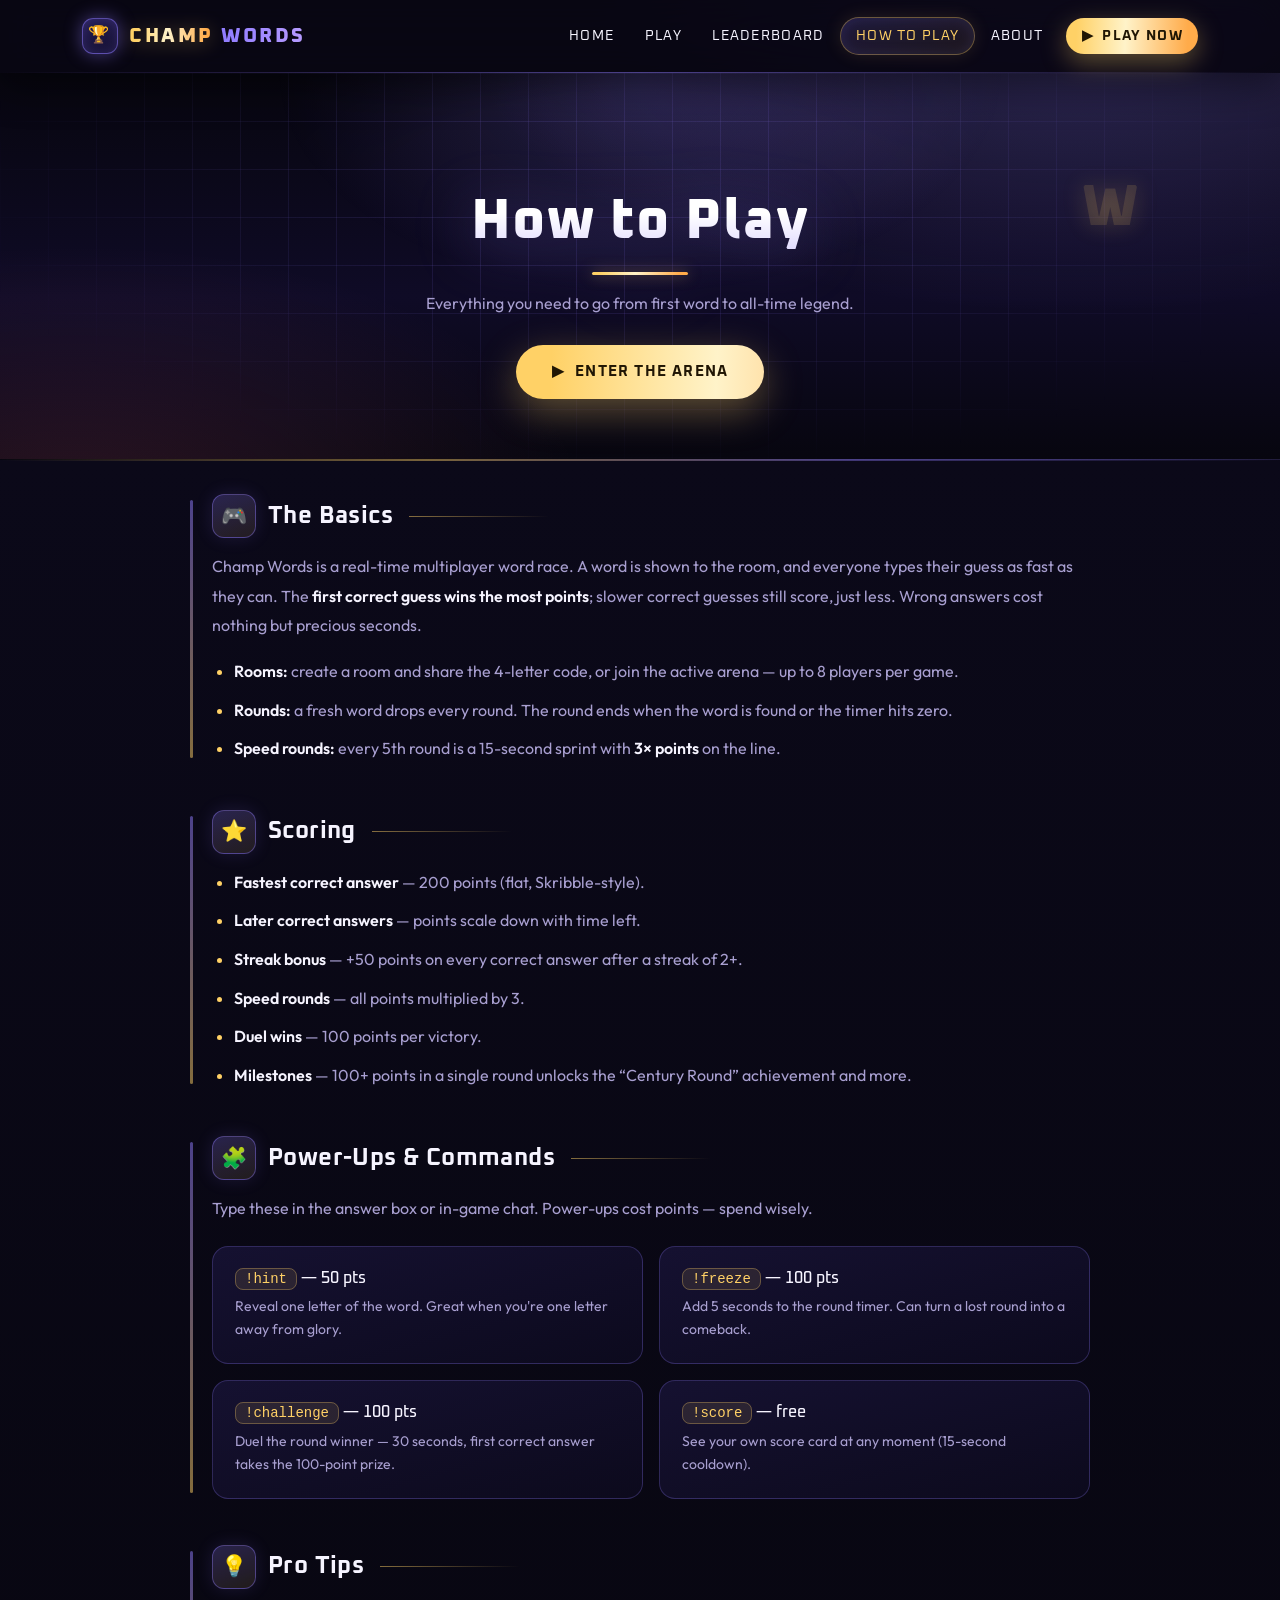
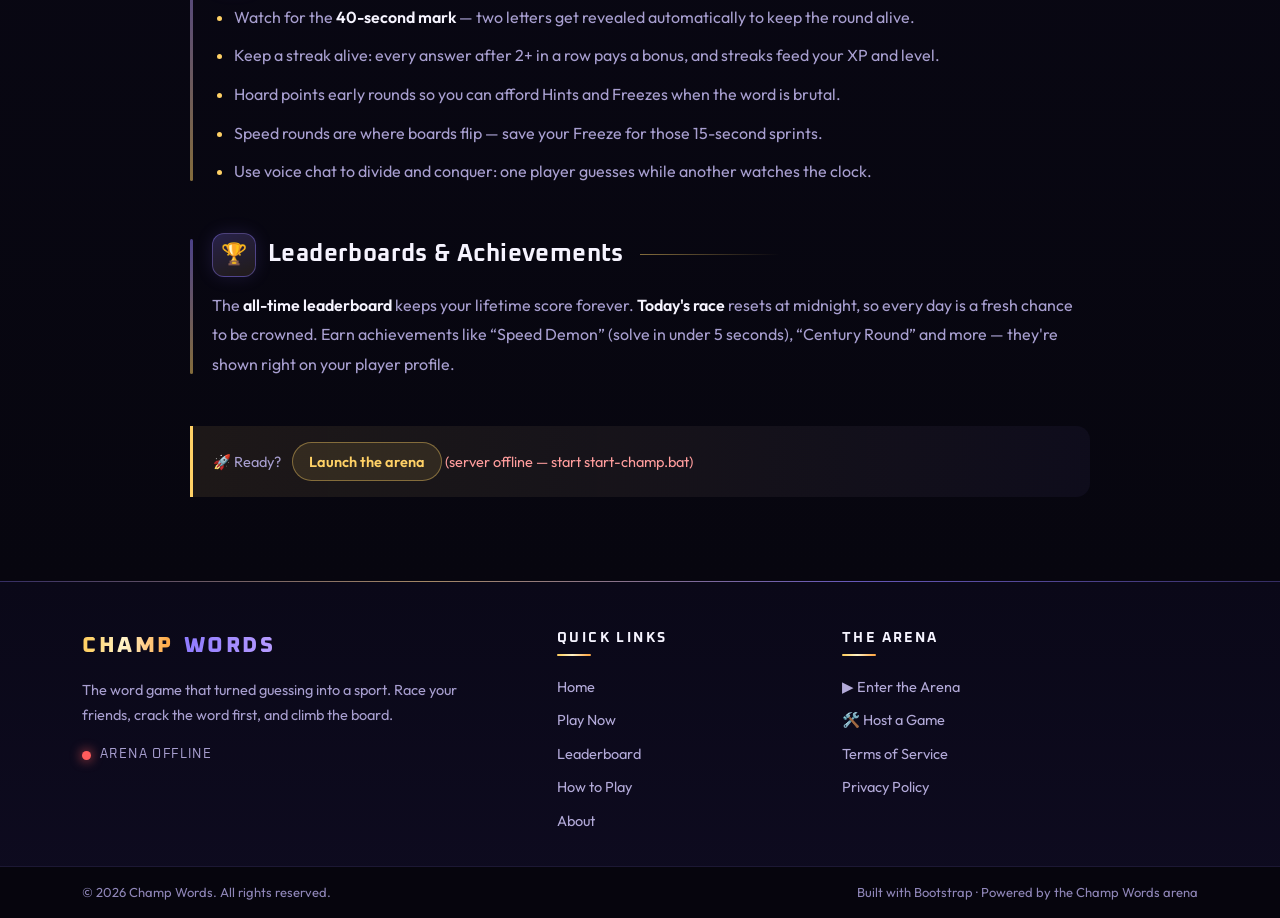
==== how-to-play.html @ cc9e7fc8 "Initial commit: Champ Words static site" ====
<!DOCTYPE html>
<html lang="en">
<head>
    <meta charset="UTF-8" />
    <meta name="viewport" content="width=device-width, initial-scale=1" />
    <title>How to Play — Champ Words</title>
    <meta name="description" content="Champ Words rules, scoring, power-ups and pro tips. Everything you need to go from first word to all-time legend." />
    <link href="https://cdn.jsdelivr.net/npm/bootstrap@5.3.3/dist/css/bootstrap.min.css" rel="stylesheet" />
    <link href="css/game-site.css" rel="stylesheet" />
</head>
<body class="cw-gaming">
    <div class="game-site">

        <!-- ============ NAVBAR ============ -->
        <nav class="navbar navbar-expand-lg sticky-top cw-navbar">
            <div class="container">
                <a class="navbar-brand" href="index.html">
                    <span class="brand-tile">&#127942;</span>
                    <span><span class="gold">Champ</span> <span class="purple">Words</span></span>
                </a>
                <button class="navbar-toggler" type="button" data-bs-toggle="collapse" data-bs-target="#cwNav" aria-controls="cwNav" aria-expanded="false" aria-label="Toggle navigation">
                    <span class="navbar-toggler-icon"></span>
                </button>
                <div class="collapse navbar-collapse" id="cwNav">
                    <ul class="navbar-nav ms-auto align-items-lg-center">
                        <li class="nav-item"><a class="nav-link" href="index.html">Home</a></li>
                        <li class="nav-item"><a class="nav-link" href="play.html">Play</a></li>
                        <li class="nav-item"><a class="nav-link" href="leaderboard.html">Leaderboard</a></li>
                        <li class="nav-item"><a class="nav-link active" aria-current="page" href="how-to-play.html">How to Play</a></li>
                        <li class="nav-item"><a class="nav-link" href="about.html">About</a></li>
                        <li class="nav-item ms-lg-2 mt-2 mt-lg-0"><a class="nav-link cw-btn-nav" href="play.html">&#9654;&nbsp; Play Now</a></li>
                    </ul>
                </div>
            </div>
        </nav>

        <!-- ============ PAGE HEAD ============ -->
        <section class="cw-pagehead">
            <h1>How to Play</h1>
            <p>Everything you need to go from first word to all-time legend.</p>
            <a class="cw-btn cw-btn-gold" href="play.html">&#9654;&nbsp; Enter the Arena</a>
        </section>

        <!-- ============ CONTENT ============ -->
        <section class="cw-section cw-features" style="padding-top:34px">
            <div class="cw-inner cw-content">

                <div class="cw-block">
                    <h2><span class="emoji">&#127918;</span> The Basics</h2>
                    <p>Champ Words is a real-time multiplayer word race. A word is shown to the room, and everyone types their guess as fast as they can. The <strong>first correct guess wins the most points</strong>; slower correct guesses still score, just less. Wrong answers cost nothing but precious seconds.</p>
                    <ul>
                        <li><strong>Rooms:</strong> create a room and share the 4-letter code, or join the active arena — up to 8 players per game.</li>
                        <li><strong>Rounds:</strong> a fresh word drops every round. The round ends when the word is found or the timer hits zero.</li>
                        <li><strong>Speed rounds:</strong> every 5th round is a 15-second sprint with <strong>3&times; points</strong> on the line.</li>
                    </ul>
                </div>

                <div class="cw-block" id="scoring">
                    <h2><span class="emoji">&#11088;</span> Scoring</h2>
                    <ul>
                        <li><strong>Fastest correct answer</strong> — 200 points (flat, Skribble-style).</li>
                        <li><strong>Later correct answers</strong> — points scale down with time left.</li>
                        <li><strong>Streak bonus</strong> — +50 points on every correct answer after a streak of 2+.</li>
                        <li><strong>Speed rounds</strong> — all points multiplied by 3.</li>
                        <li><strong>Duel wins</strong> — 100 points per victory.</li>
                        <li><strong>Milestones</strong> — 100+ points in a single round unlocks the &ldquo;Century Round&rdquo; achievement and more.</li>
                    </ul>
                </div>

                <div class="cw-block" id="powerups">
                    <h2><span class="emoji">&#129513;</span> Power-Ups &amp; Commands</h2>
                    <p>Type these in the answer box or in-game chat. Power-ups cost points — spend wisely.</p>
                    <div class="cw-cardlist">
                        <div class="cw-power"><h4><code>!hint</code> &mdash; 50 pts</h4><p>Reveal one letter of the word. Great when you're one letter away from glory.</p></div>
                        <div class="cw-power"><h4><code>!freeze</code> &mdash; 100 pts</h4><p>Add 5 seconds to the round timer. Can turn a lost round into a comeback.</p></div>
                        <div class="cw-power"><h4><code>!challenge</code> &mdash; 100 pts</h4><p>Duel the round winner — 30 seconds, first correct answer takes the 100-point prize.</p></div>
                        <div class="cw-power"><h4><code>!score</code> &mdash; free</h4><p>See your own score card at any moment (15-second cooldown).</p></div>
                    </div>
                </div>

                <div class="cw-block" id="tips">
                    <h2><span class="emoji">&#128161;</span> Pro Tips</h2>
                    <ul>
                        <li>Watch for the <strong>40-second mark</strong> — two letters get revealed automatically to keep the round alive.</li>
                        <li>Keep a streak alive: every answer after 2+ in a row pays a bonus, and streaks feed your XP and level.</li>
                        <li>Hoard points early rounds so you can afford Hints and Freezes when the word is brutal.</li>
                        <li>Speed rounds are where boards flip — save your Freeze for those 15-second sprints.</li>
                        <li>Use voice chat to divide and conquer: one player guesses while another watches the clock.</li>
                    </ul>
                </div>

                <div class="cw-block">
                    <h2><span class="emoji">&#127942;</span> Leaderboards &amp; Achievements</h2>
                    <p>The <strong>all-time leaderboard</strong> keeps your lifetime score forever. <strong>Today's race</strong> resets at midnight, so every day is a fresh chance to be crowned. Earn achievements like &ldquo;Speed Demon&rdquo; (solve in under 5 seconds), &ldquo;Century Round&rdquo; and more — they're shown right on your player profile.</p>
                </div>

                <div class="cw-note">
                    &#128640; Ready? <a href="http://localhost:3000" target="_blank" rel="noopener" style="color:var(--cw-gold)">Launch the arena</a>
                    <span data-srv-warn style="color:#ff9d9d"></span>
                </div>

            </div>
        </section>

        <!-- ============ FOOTER ============ -->
        <footer class="cw-footer pt-5 pb-0">
            <div class="container">
                <div class="row g-4 pb-4">
                    <div class="col-lg-5 col-md-6">
                        <div class="fw-brand"><span class="gold">Champ</span> <span class="purple">Words</span></div>
                        <p class="fw-blurb">The word game that turned guessing into a sport. Race your friends, crack the word first, and climb the board.</p>
                        <span class="fw-status"><span class="dot" data-srv-dot></span><span data-srv-label>Arena online</span></span>
                    </div>
                    <div class="col-lg-3 col-md-6 col-6">
                        <h5 class="fw-title">Quick Links</h5>
                        <ul class="fw-list">
                            <li><a href="index.html">Home</a></li>
                            <li><a href="play.html">Play Now</a></li>
                            <li><a href="leaderboard.html">Leaderboard</a></li>
                            <li><a href="how-to-play.html">How to Play</a></li>
                            <li><a href="about.html">About</a></li>
                        </ul>
                    </div>
                    <div class="col-lg-4 col-md-6 col-6">
                        <h5 class="fw-title">The Arena</h5>
                        <ul class="fw-list">
                            <li><a href="play.html">&#9654; Enter the Arena</a></li>
                            <li><a href="play.html?host=1">&#128736;&#65039; Host a Game</a></li>
                            <li><a href="http://localhost:3000/terms" target="_blank" rel="noopener">Terms of Service</a></li>
                            <li><a href="http://localhost:3000/privacy" target="_blank" rel="noopener">Privacy Policy</a></li>
                        </ul>
                    </div>
                </div>
            </div>
            <div class="cw-footer-lower py-3">
                <div class="container d-flex flex-wrap justify-content-between gap-2">
                    <span>&copy; <span data-year></span> Champ Words. All rights reserved.</span>
                    <span>Built with Bootstrap &middot; Powered by the Champ Words arena</span>
                </div>
            </div>
        </footer>

    </div><!-- /.game-site -->

    <button class="cw-topbtn" data-top aria-label="Back to top">&#8593;</button>

    <script src="https://cdn.jsdelivr.net/npm/bootstrap@5.3.3/dist/js/bootstrap.bundle.min.js"></script>
    <script src="js/main.js"></script>
</body>
</html>
---- css/game-site.css ----
/* ============================================================
   CHAMP WORDS — Premium Gaming Site Design System
   Dark, luxurious, arcade-inspired. Bootstrap 5 + custom skin.
   Same class names & layout as the original — redesigned look.
   ============================================================ */
@import url('https://fonts.googleapis.com/css2?family=Oxanium:wght@400;500;600;700;800&family=Outfit:wght@300;400;500;600;700&display=swap');

:root {
  --cw-bg: #07060f;
  --cw-bg2: #0e0b20;
  --cw-bg3: #191438;
  --cw-gold: #ffd166;
  --cw-gold2: #ffab4a;
  --cw-purple: #8f7bff;
  --cw-purple2: #b79cff;
  --cw-pink: #ff6b9a;
  --cw-green: #3ddc97;
  --cw-text: #f6f4ff;
  --cw-muted: #a89fd0;
  --cw-border: rgba(143, 123, 255, 0.3);
  --cw-radius: 18px;
  --cw-glow: 0 0 34px rgba(143, 123, 255, 0.35);
  --cw-grad-gold: linear-gradient(92deg, #ffd166 8%, #fff3c9 45%, #ffab4a 92%);
  --cw-grad-purple: linear-gradient(92deg, #8f7bff, #b79cff);
  --cw-font-display: 'Oxanium', 'Outfit', sans-serif;
  --cw-font-body: 'Outfit', 'Oxanium', sans-serif;
}

/* ---------- Base ---------- */
body.cw-gaming {
  background: var(--cw-bg);
  color: var(--cw-text);
  font-family: var(--cw-font-body);
  overflow-x: hidden;
  -webkit-font-smoothing: antialiased;
}
/* Ambient fixed glow backdrop */
body.cw-gaming::before {
  content: '';
  position: fixed; inset: 0; z-index: -1; pointer-events: none;
  background:
    radial-gradient(900px 500px at 85% -10%, rgba(143, 123, 255, 0.14), transparent 60%),
    radial-gradient(800px 480px at 8% 110%, rgba(255, 107, 154, 0.09), transparent 60%);
}
::selection { background: rgba(143, 123, 255, 0.45); color: #fff; }
::-webkit-scrollbar { width: 11px; height: 11px; }
::-webkit-scrollbar-track { background: #0a0817; }
::-webkit-scrollbar-thumb { background: linear-gradient(180deg, #2c2454, #191438); border-radius: 8px; border: 2px solid #0a0817; }
::-webkit-scrollbar-thumb:hover { background: linear-gradient(180deg, #4a3d8f, #2c2454); }
a { color: var(--cw-purple2); transition: color 0.18s ease; }
a:hover { color: var(--cw-gold); }
:focus-visible { outline: 2px solid var(--cw-purple); outline-offset: 3px; border-radius: 6px; }

/* ============================================================
   NAVBAR
   ============================================================ */
.cw-navbar {
  background: rgba(9, 7, 20, 0.78);
  border-bottom: 1px solid transparent;
  border-image: linear-gradient(90deg, transparent, rgba(143, 123, 255, 0.5), transparent) 1;
  backdrop-filter: blur(18px) saturate(1.4);
  -webkit-backdrop-filter: blur(18px) saturate(1.4);
  padding: 0.8rem 1rem;
  box-shadow: 0 12px 40px rgba(0, 0, 0, 0.45);
}
.cw-navbar .navbar-brand {
  font-family: var(--cw-font-display); font-weight: 800;
  letter-spacing: 2.5px; text-transform: uppercase; font-size: 20px;
  display: flex; align-items: center; gap: 11px; color: var(--cw-text);
}
.cw-navbar .navbar-brand:hover { color: var(--cw-text); }
.cw-navbar .brand-tile {
  width: 36px; height: 36px; border-radius: 11px; flex: 0 0 auto;
  display: inline-flex; align-items: center; justify-content: center;
  font-size: 17px;
  background: linear-gradient(160deg, #241c52, #141031);
  border: 1px solid rgba(143, 123, 255, 0.55);
  box-shadow: 0 0 18px rgba(143, 123, 255, 0.45), inset 0 0 12px rgba(143, 123, 255, 0.18);
  animation: cwFloat 5s ease-in-out infinite;
}
.cw-navbar .navbar-brand .gold {
  background: var(--cw-grad-gold);
  -webkit-background-clip: text; background-clip: text; color: transparent;
  filter: drop-shadow(0 2px 10px rgba(255, 209, 102, 0.35));
}
.cw-navbar .navbar-brand .purple {
  background: var(--cw-grad-purple);
  -webkit-background-clip: text; background-clip: text; color: transparent;
}
.cw-navbar .nav-link {
  position: relative; color: var(--cw-text); font-family: var(--cw-font-display);
  font-size: 13.5px; letter-spacing: 1.3px; text-transform: uppercase;
  padding: 0.5rem 0.95rem !important; border-radius: 999px;
  transition: color 0.18s ease, background 0.18s ease;
}
.cw-navbar .nav-link::after {
  content: ''; position: absolute; left: 50%; bottom: 2px;
  width: 0; height: 2px; transform: translateX(-50%);
  background: var(--cw-grad-gold); border-radius: 2px;
  transition: width 0.22s ease;
}
.cw-navbar .nav-link:hover { color: var(--cw-gold); }
.cw-navbar .nav-link:hover::after { width: 55%; }
.cw-navbar .nav-link.active {
  color: var(--cw-gold);
  background: linear-gradient(160deg, rgba(143, 123, 255, 0.16), rgba(255, 209, 102, 0.08));
  border: 1px solid rgba(255, 209, 102, 0.35);
  box-shadow: 0 0 18px rgba(255, 209, 102, 0.12), inset 0 0 14px rgba(143, 123, 255, 0.12);
}
.cw-navbar .nav-link.cw-btn-nav {
  color: #201604; background: var(--cw-grad-gold);
  font-weight: 700; border: 0;
  box-shadow: 0 8px 26px rgba(255, 209, 102, 0.35);
  position: relative; overflow: hidden;
}
.cw-navbar .nav-link.cw-btn-nav::after { display: none; }
.cw-navbar .nav-link.cw-btn-nav:hover { color: #201604; filter: brightness(1.06); transform: translateY(-1px); }
.cw-navbar .navbar-toggler { border-color: rgba(143, 123, 255, 0.5); padding: 0.3rem 0.55rem; }
.cw-navbar .navbar-toggler:focus { box-shadow: 0 0 0 0.2rem rgba(143, 123, 255, 0.3); }
.cw-navbar .navbar-toggler-icon {
  background-image: url("data:image/svg+xml,%3csvg xmlns='http://www.w3.org/2000/svg' viewBox='0 0 30 30'%3e%3cpath stroke='rgba(246,244,255,0.95)' stroke-linecap='round' stroke-miterlimit='10' stroke-width='2' d='M4 7h22M4 15h22M4 23h22'/%3e%3c/svg%3e");
}
@media (max-width: 991.98px) {
  .cw-navbar .navbar-collapse {
    background: rgba(14, 11, 32, 0.98);
    border: 1px solid rgba(143, 123, 255, 0.35);
    border-top: 2px solid var(--cw-purple);
    margin-top: 0.7rem; padding: 0.7rem 0.5rem; border-radius: 16px;
    box-shadow: 0 24px 60px rgba(0, 0, 0, 0.6);
  }
  .cw-navbar .nav-link { padding: 0.75rem 1rem !important; }
}

/* ============================================================
   LAYOUT SHELL
   ============================================================ */
.game-site { overflow: hidden; }
.cw-section { padding: 84px 20px; position: relative; }
.cw-inner { max-width: 1180px; margin: 0 auto; }
.cw-section[id], .cw-block[id] { scroll-margin-top: 96px; }
.cw-kicker {
  display: inline-flex; align-items: center; gap: 9px;
  font-family: var(--cw-font-display); font-size: 12px; letter-spacing: 3px;
  text-transform: uppercase; color: var(--cw-gold);
  background: linear-gradient(160deg, rgba(255, 209, 102, 0.1), rgba(143, 123, 255, 0.08));
  border: 1px solid rgba(255, 209, 102, 0.3);
  padding: 7px 16px; border-radius: 999px; margin-bottom: 16px;
  box-shadow: 0 0 20px rgba(255, 209, 102, 0.08);
}
.cw-kicker::before { content: ''; width: 7px; height: 7px; border-radius: 50%; background: var(--cw-grad-gold); box-shadow: 0 0 10px rgba(255, 209, 102, 0.8); }
.cw-title {
  font-family: var(--cw-font-display); font-weight: 800;
  font-size: clamp(28px, 4.4vw, 46px); line-height: 1.1;
  margin: 0 0 12px; color: var(--cw-text); letter-spacing: 0.5px;
}
.cw-title span {
  background: var(--cw-grad-gold);
  -webkit-background-clip: text; background-clip: text; color: transparent;
  background-size: 200% auto;
  animation: cwShimmer 5s ease-in-out infinite;
}
.cw-sub { color: var(--cw-muted); font-size: 16.5px; max-width: 640px; line-height: 1.75; margin: 0 0 8px; }
@keyframes cwShimmer { 0%, 100% { background-position: 0% center; } 50% { background-position: 100% center; } }

/* ============================================================
   HERO
   ============================================================ */
.cw-hero {
  position: relative; min-height: 92vh; display: flex; align-items: center;
  text-align: center; padding: 120px 20px 96px; overflow: hidden;
  background:
    radial-gradient(1100px 560px at 82% -12%, rgba(143, 123, 255, 0.3), transparent 62%),
    radial-gradient(900px 520px at 8% 112%, rgba(255, 107, 154, 0.16), transparent 62%),
    linear-gradient(180deg, #07060f 0%, #0f0b26 52%, #07060f 100%);
}
.cw-hero::before, .cw-hero::after {
  content: ''; position: absolute; border-radius: 50%; filter: blur(90px); pointer-events: none;
}
.cw-hero::before {
  width: 520px; height: 520px; left: -140px; top: -120px;
  background: rgba(143, 123, 255, 0.22);
  animation: cwOrb 14s ease-in-out infinite;
}
.cw-hero::after {
  width: 460px; height: 460px; right: -120px; bottom: -140px;
  background: rgba(255, 209, 102, 0.13);
  animation: cwOrb 17s ease-in-out infinite reverse;
}
@keyframes cwOrb { 0%, 100% { transform: translate(0, 0) scale(1); } 50% { transform: translate(50px, -34px) scale(1.12); } }
.cw-hero-grid {
  position: absolute; inset: 0; opacity: 0.55; pointer-events: none;
  background-image:
    linear-gradient(rgba(143, 123, 255, 0.13) 1px, transparent 1px),
    linear-gradient(90deg, rgba(143, 123, 255, 0.13) 1px, transparent 1px);
  background-size: 48px 48px;
  -webkit-mask-image: radial-gradient(ellipse at 50% 42%, #000 28%, transparent 74%);
  mask-image: radial-gradient(ellipse at 50% 42%, #000 28%, transparent 74%);
  animation: cwGridDrift 22s linear infinite;
}
@keyframes cwGridDrift { from { background-position: 0 0; } to { background-position: 48px 48px; } }
.cw-tile {
  position: absolute; font-family: var(--cw-font-display); font-weight: 800;
  color: rgba(255, 209, 102, 0.16); font-size: 46px; user-select: none; pointer-events: none;
  text-shadow: 0 0 22px rgba(255, 209, 102, 0.22);
  animation: cwFloat 9s ease-in-out infinite;
}
@keyframes cwFloat {
  0%, 100% { transform: translateY(0) rotate(-4deg); }
  50% { transform: translateY(-26px) rotate(5deg); }
}
.cw-hero-badge {
  display: inline-flex; align-items: center; gap: 9px;
  font-family: var(--cw-font-display); font-size: 13px; letter-spacing: 1.6px; text-transform: uppercase;
  color: var(--cw-text);
  background: linear-gradient(160deg, rgba(143, 123, 255, 0.18), rgba(255, 209, 102, 0.07));
  border: 1px solid rgba(143, 123, 255, 0.5);
  padding: 9px 20px; border-radius: 999px; margin-bottom: 28px;
  box-shadow: 0 0 26px rgba(143, 123, 255, 0.18), inset 0 0 16px rgba(143, 123, 255, 0.08);
  backdrop-filter: blur(6px);
}
.cw-hero-badge .dot {
  width: 9px; height: 9px; border-radius: 50%; flex: 0 0 auto;
  background: var(--cw-green); box-shadow: 0 0 12px var(--cw-green);
  animation: cwPulse 1.6s infinite;
}
.cw-hero-badge .dot.srv-off { background: #ff5c5c; box-shadow: 0 0 12px #ff5c5c; animation: none; }
@keyframes cwPulse { 0%, 100% { opacity: 1; } 50% { opacity: 0.35; } }
.cw-logo {
  font-family: var(--cw-font-display); font-weight: 800; letter-spacing: 3px;
  font-size: clamp(46px, 9vw, 98px); line-height: 1; margin: 0 0 20px; text-transform: uppercase;
}
.cw-logo .cw-gold-text {
  background: var(--cw-grad-gold); background-size: 220% auto;
  -webkit-background-clip: text; background-clip: text; color: transparent;
  filter: drop-shadow(0 8px 30px rgba(255, 209, 102, 0.4));
  animation: cwShimmer 6s ease-in-out infinite;
}
.cw-logo .cw-purple-text {
  background: var(--cw-grad-purple);
  -webkit-background-clip: text; background-clip: text; color: transparent;
  filter: drop-shadow(0 8px 30px rgba(143, 123, 255, 0.35));
}
.cw-tagline {
  font-size: clamp(16px, 2vw, 21px); color: var(--cw-muted); max-width: 660px;
  margin: 0 auto 36px; line-height: 1.75;
}
.cw-cta-row { display: flex; gap: 14px; justify-content: center; flex-wrap: wrap; margin-bottom: 56px; }

/* ---------- Buttons ---------- */
.cw-btn {
  font-family: var(--cw-font-display); font-weight: 700; font-size: 15px; letter-spacing: 1.2px;
  text-transform: uppercase; padding: 16px 36px; border-radius: 999px; cursor: pointer;
  transition: transform 0.2s ease, box-shadow 0.2s ease, filter 0.2s ease;
  text-decoration: none; display: inline-flex; align-items: center; justify-content: center;
  min-height: 46px; position: relative; overflow: hidden; border: 0;
}
.cw-btn:hover { transform: translateY(-3px); text-decoration: none; }
.cw-btn-gold {
  color: #201604; background: var(--cw-grad-gold); background-size: 180% auto;
  box-shadow: 0 12px 38px rgba(255, 209, 102, 0.35);
}
.cw-btn-gold::after {
  content: ''; position: absolute; top: 0; left: -120%; width: 60%; height: 100%;
  background: linear-gradient(105deg, transparent, rgba(255, 255, 255, 0.55), transparent);
  transform: skewX(-20deg); transition: left 0.55s ease;
}
.cw-btn-gold:hover { box-shadow: 0 16px 50px rgba(255, 209, 102, 0.5); color: #201604; background-position: 100% center; }
.cw-btn-gold:hover::after { left: 140%; }
.cw-btn-ghost {
  color: var(--cw-text);
  background: linear-gradient(var(--cw-bg2), var(--cw-bg2)) padding-box,
              linear-gradient(120deg, rgba(143, 123, 255, 0.8), rgba(255, 209, 102, 0.5)) border-box;
  border: 1px solid transparent;
  box-shadow: 0 8px 26px rgba(143, 123, 255, 0.16);
}
.cw-btn-ghost:hover { background: linear-gradient(rgba(143, 123, 255, 0.22), rgba(143, 123, 255, 0.22)) padding-box,
                      linear-gradient(120deg, #8f7bff, #ffd166) border-box; color: var(--cw-text); box-shadow: 0 12px 34px rgba(143, 123, 255, 0.3); }

/* ---------- Stats ---------- */
.cw-stats { display: grid; grid-template-columns: repeat(3, 1fr); gap: 16px; max-width: 860px; margin: 0 auto; }
.cw-stat {
  position: relative; background: rgba(14, 11, 32, 0.65);
  border: 1px solid rgba(143, 123, 255, 0.22); border-radius: var(--cw-radius);
  padding: 24px 16px; backdrop-filter: blur(10px);
  overflow: hidden; transition: transform 0.22s ease, border-color 0.22s ease, box-shadow 0.22s ease;
}
.cw-stat::before {
  content: ''; position: absolute; top: 0; left: 15%; right: 15%; height: 1px;
  background: linear-gradient(90deg, transparent, rgba(255, 209, 102, 0.7), transparent);
}
.cw-stat:hover { transform: translateY(-5px); border-color: rgba(255, 209, 102, 0.4); box-shadow: 0 16px 40px rgba(0, 0, 0, 0.5), 0 0 30px rgba(143, 123, 255, 0.14); }
.cw-stat .n {
  font-family: var(--cw-font-display); font-weight: 800;
  font-size: clamp(22px, 3vw, 32px); display: block;
  background: var(--cw-grad-gold); -webkit-background-clip: text; background-clip: text; color: transparent;
  filter: drop-shadow(0 3px 14px rgba(255, 209, 102, 0.28));
}
.cw-stat .l { font-size: 12.5px; letter-spacing: 1.5px; text-transform: uppercase; color: var(--cw-muted); margin-top: 6px; display: block; }

/* ============================================================
   SECTIONS
   ============================================================ */
.cw-play { background: linear-gradient(180deg, #07060f, #100c26); }
.cw-features { background: #07060f; }
.cw-howto { background: linear-gradient(180deg, #100c26, #07060f); }
.cw-missions-site { background: linear-gradient(180deg, #07060f, #100c26); }

/* Inner content pages: hero-tinted backdrop, same language as the home page */
.cw-section:has(> .cw-inner.cw-content) { background: linear-gradient(180deg, #0b0919 0%, #07060f 100%); }
.cw-section:has(> .cw-inner.cw-content)::before {
  content: ''; position: absolute; top: 0; left: 0; right: 0; height: 1px;
  background: linear-gradient(90deg, transparent, rgba(255, 209, 102, 0.45), rgba(143, 123, 255, 0.4), transparent);
}

/* ---------- Play banner ---------- */
.cw-play-banner {
  margin-top: 38px; text-align: center; position: relative;
  border-radius: 26px; padding: 68px 34px;
  background:
    radial-gradient(720px 340px at 50% 0%, rgba(143, 123, 255, 0.28), transparent 65%),
    linear-gradient(165deg, rgba(25, 20, 56, 0.95), rgba(14, 11, 32, 0.95));
  border: 1px solid rgba(143, 123, 255, 0.4);
  box-shadow: 0 30px 80px rgba(0, 0, 0, 0.55), 0 0 50px rgba(143, 123, 255, 0.16), inset 0 1px 0 rgba(255, 255, 255, 0.06);
  animation: cwGlow 5s ease-in-out infinite;
  overflow: hidden;
}
.cw-play-banner::before {
  content: ''; position: absolute; top: -140px; left: 50%; transform: translateX(-50%);
  width: 560px; height: 280px; border-radius: 50%; filter: blur(80px);
  background: rgba(143, 123, 255, 0.22); pointer-events: none;
}
.cw-play-banner-inner { max-width: 640px; margin: 0 auto; position: relative; }
.cw-play-banner h3 {
  font-family: var(--cw-font-display); font-weight: 800;
  font-size: clamp(22px, 3.4vw, 34px); margin: 0 0 12px; color: var(--cw-text); letter-spacing: 0.5px;
}
.cw-play-banner p { color: var(--cw-muted); font-size: 15.5px; line-height: 1.75; margin: 0 0 28px; }

/* ---------- Feature cards ---------- */
.cw-grid { display: grid; grid-template-columns: repeat(3, 1fr); gap: 22px; margin-top: 42px; }
.cw-card {
  position: relative; background: linear-gradient(165deg, rgba(25, 20, 56, 0.92), rgba(14, 11, 32, 0.92));
  border: 1px solid rgba(143, 123, 255, 0.22); border-radius: var(--cw-radius);
  padding: 30px 26px; overflow: hidden;
  transition: transform 0.24s ease, border-color 0.24s ease, box-shadow 0.24s ease;
}
.cw-card::before {
  content: ''; position: absolute; top: 0; left: 20%; right: 20%; height: 1px;
  background: linear-gradient(90deg, transparent, rgba(255, 209, 102, 0.65), transparent);
  opacity: 0.6;
}
.cw-card:hover {
  transform: translateY(-7px); border-color: rgba(255, 209, 102, 0.55);
  box-shadow: 0 22px 54px rgba(0, 0, 0, 0.55), 0 0 34px rgba(143, 123, 255, 0.18);
}
.cw-card .ic {
  width: 60px; height: 60px; border-radius: 16px; font-size: 28px;
  display: inline-flex; align-items: center; justify-content: center; margin-bottom: 18px;
  background: linear-gradient(160deg, rgba(143, 123, 255, 0.22), rgba(255, 209, 102, 0.1));
  border: 1px solid rgba(143, 123, 255, 0.35);
  box-shadow: 0 0 20px rgba(143, 123, 255, 0.14), inset 0 0 14px rgba(143, 123, 255, 0.1);
  animation: cwBob 5s ease-in-out infinite;
}
.cw-card:nth-child(odd) .ic { animation-delay: 0.6s; }
.cw-card h3 { font-family: var(--cw-font-display); font-weight: 700; font-size: 19px; margin: 0 0 9px; color: var(--cw-text); letter-spacing: 0.4px; }
.cw-card p { color: var(--cw-muted); font-size: 15px; line-height: 1.7; margin: 0; }

/* ---------- Mission cards ---------- */
.cw-mission-grid { display: grid; grid-template-columns: repeat(4, 1fr); gap: 20px; margin-top: 42px; }
.cw-mcard {
  position: relative; text-align: center;
  background: linear-gradient(165deg, rgba(25, 20, 56, 0.94), rgba(14, 11, 32, 0.94));
  border: 1px solid rgba(255, 209, 102, 0.24); border-radius: 20px; padding: 34px 20px 26px;
  animation: cwBob 6s ease-in-out infinite; overflow: hidden;
  transition: border-color 0.24s ease, transform 0.24s ease, box-shadow 0.24s ease;
}
.cw-mcard::before {
  content: ''; position: absolute; top: 0; left: 25%; right: 25%; height: 1px;
  background: linear-gradient(90deg, transparent, rgba(255, 209, 102, 0.7), transparent);
}
.cw-mcard:nth-child(2) { animation-delay: 0.8s; }
.cw-mcard:nth-child(3) { animation-delay: 1.6s; }
.cw-mcard:nth-child(4) { animation-delay: 2.4s; }
.cw-mcard:hover { border-color: rgba(255, 209, 102, 0.65); transform: translateY(-7px); animation-play-state: paused; box-shadow: 0 20px 50px rgba(0, 0, 0, 0.5), 0 0 34px rgba(255, 209, 102, 0.12); }
.cw-mcard .m-ic {
  width: 66px; height: 66px; border-radius: 50%; font-size: 30px;
  display: inline-flex; align-items: center; justify-content: center; margin-bottom: 14px;
  background: linear-gradient(160deg, rgba(143, 123, 255, 0.24), rgba(255, 107, 154, 0.12));
  border: 1px solid rgba(143, 123, 255, 0.4);
  box-shadow: 0 0 24px rgba(143, 123, 255, 0.18);
  animation: cwBob 4s ease-in-out infinite;
}
.cw-mcard h3 { font-family: var(--cw-font-display); font-weight: 700; font-size: 18px; margin: 0 0 7px; color: var(--cw-text); }
.cw-mcard p { color: var(--cw-muted); font-size: 13.5px; margin: 0 0 16px; line-height: 1.65; }
.cw-mcard .m-reward {
  display: inline-block; font-family: var(--cw-font-display); font-weight: 800; font-size: 14px;
  color: #201604; background: var(--cw-grad-gold);
  padding: 7px 18px; border-radius: 999px;
  box-shadow: 0 6px 18px rgba(255, 209, 102, 0.3);
}
@keyframes cwBob { 0%, 100% { transform: translateY(0); } 50% { transform: translateY(-10px); } }

/* ---------- Steps ---------- */
.cw-steps { display: grid; grid-template-columns: repeat(4, 1fr); gap: 20px; margin-top: 42px; counter-reset: cwstep; }
.cw-step {
  position: relative; background: rgba(14, 11, 32, 0.7);
  border: 1px solid rgba(255, 209, 102, 0.16); border-radius: var(--cw-radius);
  padding: 28px 24px 26px; overflow: hidden;
  transition: transform 0.24s ease, border-color 0.24s ease, box-shadow 0.24s ease;
}
.cw-step:hover { transform: translateY(-6px); border-color: rgba(255, 209, 102, 0.45); box-shadow: 0 18px 44px rgba(0, 0, 0, 0.5); }
.cw-step::before {
  content: counter(cwstep, decimal-leading-zero); counter-increment: cwstep;
  font-family: var(--cw-font-display); font-weight: 800; font-size: 15px;
  width: 44px; height: 44px; display: inline-flex; align-items: center; justify-content: center;
  border-radius: 12px; margin-bottom: 16px;
  background: linear-gradient(160deg, rgba(143, 123, 255, 0.28), rgba(255, 209, 102, 0.12));
  border: 1px solid rgba(143, 123, 255, 0.4);
  color: var(--cw-gold); box-shadow: 0 0 18px rgba(143, 123, 255, 0.16);
}
.cw-step h3 { font-family: var(--cw-font-display); font-size: 17px; margin: 0 0 8px; color: var(--cw-text); letter-spacing: 0.4px; }
.cw-step p { color: var(--cw-muted); font-size: 14px; line-height: 1.65; margin: 0; }

/* ============================================================
   LEADERBOARD
   ============================================================ */
.cw-boards { display: grid; grid-template-columns: 1fr 1fr; gap: 24px; margin-top: 42px; }
.cw-board {
  position: relative; background: linear-gradient(170deg, rgba(25, 20, 56, 0.94), rgba(14, 11, 32, 0.94));
  border: 1px solid rgba(143, 123, 255, 0.28); border-radius: var(--cw-radius);
  padding: 26px; overflow: hidden; max-width: 100%;
  transition: transform 0.24s ease, border-color 0.24s ease, box-shadow 0.24s ease;
}
.cw-board::before {
  content: ''; position: absolute; top: 0; left: 0; right: 0; height: 2px;
  background: linear-gradient(90deg, #8f7bff, #ffd166, #8f7bff);
  background-size: 200% auto; animation: cwShimmer 6s linear infinite;
}
.cw-board:hover { transform: translateY(-5px); border-color: rgba(255, 209, 102, 0.45); box-shadow: 0 24px 60px rgba(0, 0, 0, 0.55), 0 0 36px rgba(143, 123, 255, 0.16); }
.cw-board h3 {
  font-family: var(--cw-font-display); font-weight: 700; font-size: 20px;
  margin: 0 0 18px; display: flex; align-items: center; gap: 10px; color: var(--cw-text); letter-spacing: 0.5px;
}
.cw-board h3 .tag {
  font-size: 11px; letter-spacing: 1.6px; color: var(--cw-gold);
  background: rgba(255, 209, 102, 0.1); border: 1px solid rgba(255, 209, 102, 0.3);
  padding: 4px 12px; border-radius: 999px;
}
.cw-tbl-wrap { overflow-x: auto; -webkit-overflow-scrolling: touch; }
.cw-tbl { width: 100%; border-collapse: collapse; }
.cw-tbl th {
  font-family: var(--cw-font-display); font-size: 11px; letter-spacing: 1.8px; text-transform: uppercase;
  color: var(--cw-muted); text-align: left; padding: 10px 10px;
  border-bottom: 1px solid rgba(143, 123, 255, 0.3);
}
.cw-tbl td {
  padding: 12px 10px; border-bottom: 1px solid rgba(143, 123, 255, 0.1);
  font-size: 15px; color: var(--cw-text);
  transition: background 0.15s ease;
}
.cw-tbl tbody tr { transition: transform 0.15s ease; }
.cw-tbl tbody tr:hover td { background: rgba(143, 123, 255, 0.09); }
.cw-tbl tbody tr:first-child td { background: rgba(255, 209, 102, 0.05); }
.cw-tbl tr:last-child td { border-bottom: 0; }
.cw-tbl .rank {
  font-family: var(--cw-font-display); font-weight: 700; color: var(--cw-muted); width: 46px;
}
.cw-tbl tbody tr:first-child .rank { color: var(--cw-gold); }
.cw-tbl .medal { font-size: 18px; filter: drop-shadow(0 2px 6px rgba(0, 0, 0, 0.4)); }
.cw-tbl .score {
  font-family: var(--cw-font-display); font-weight: 700; text-align: right;
  background: var(--cw-grad-gold); -webkit-background-clip: text; background-clip: text; color: transparent;
}
.cw-tbl .stat { color: var(--cw-muted); font-size: 13px; text-align: right; }
.cw-empty {
  color: var(--cw-muted); padding: 34px 10px; text-align: center; font-size: 14.5px;
  border: 1px dashed rgba(143, 123, 255, 0.3); border-radius: 14px; margin-top: 6px;
}

/* ============================================================
   CTA BAND + PAGE HEAD
   ============================================================ */
.cw-cta {
  text-align: center; position: relative; overflow: hidden;
  background: radial-gradient(760px 320px at 50% 0%, rgba(143, 123, 255, 0.32), transparent 65%), #07060f;
  padding: 92px 20px;
}
.cw-cta::before {
  content: ''; position: absolute; top: -160px; left: 50%; transform: translateX(-50%);
  width: 700px; height: 320px; border-radius: 50%; filter: blur(100px);
  background: rgba(143, 123, 255, 0.2); pointer-events: none;
}
.cw-cta h2 { font-family: var(--cw-font-display); font-weight: 800; font-size: clamp(26px, 4vw, 42px); margin: 0 0 14px; letter-spacing: 0.5px; position: relative; }
.cw-cta p { color: var(--cw-muted); max-width: 560px; margin: 0 auto 30px; font-size: 16px; line-height: 1.75; position: relative; }
.cw-cta .cw-btn { position: relative; animation: cwBob 4.5s ease-in-out infinite; }

.cw-pagehead {
  position: relative; text-align: center; overflow: hidden;
  padding: 116px 20px 60px;
  background:
    radial-gradient(980px 460px at 84% -12%, rgba(143, 123, 255, 0.3), transparent 62%),
    radial-gradient(820px 420px at 6% 112%, rgba(255, 107, 154, 0.14), transparent 62%),
    linear-gradient(180deg, #07060f 0%, #0f0b26 58%, #07060f 100%);
  border-bottom: 1px solid transparent;
  border-image: linear-gradient(90deg, transparent, rgba(255, 209, 102, 0.45), rgba(143, 123, 255, 0.4), transparent) 1;
}
.cw-pagehead::before {
  content: ''; position: absolute; inset: 0; pointer-events: none;
  background-image:
    radial-gradient(560px 340px at 50% 0%, rgba(143, 123, 255, 0.22), transparent 65%),
    linear-gradient(rgba(143, 123, 255, 0.12) 1px, transparent 1px),
    linear-gradient(90deg, rgba(143, 123, 255, 0.12) 1px, transparent 1px);
  background-size: auto, 48px 48px, 48px 48px;
  -webkit-mask-image: radial-gradient(ellipse at 50% 32%, #000 28%, transparent 76%);
  mask-image: radial-gradient(ellipse at 50% 32%, #000 28%, transparent 76%);
  animation: cwGridDrift 24s linear infinite;
}
.cw-pagehead::after {
  content: 'W'; position: absolute; right: 11%; top: 24%;
  font-family: var(--cw-font-display); font-weight: 800; font-size: 58px;
  color: rgba(255, 209, 102, 0.13); text-shadow: 0 0 24px rgba(255, 209, 102, 0.2);
  animation: cwFloat 8s ease-in-out infinite; pointer-events: none;
}
.cw-pagehead h1 {
  position: relative; font-family: var(--cw-font-display); font-weight: 800;
  font-size: clamp(30px, 5vw, 56px); margin: 0 0 14px; letter-spacing: 1.5px;
  background: linear-gradient(180deg, #ffffff 28%, #cdc3ff 100%);
  -webkit-background-clip: text; background-clip: text; color: transparent;
  filter: drop-shadow(0 8px 30px rgba(143, 123, 255, 0.35));
}
.cw-pagehead h1::after {
  content: ''; display: block; width: 96px; height: 3px; margin: 16px auto 0;
  border-radius: 3px;
  background: var(--cw-grad-gold);
  box-shadow: 0 0 14px rgba(255, 209, 102, 0.5);
}
.cw-pagehead p { position: relative; color: var(--cw-muted); max-width: 620px; margin: 0 auto; font-size: 16px; line-height: 1.75; }
.cw-pagehead .cw-btn { margin-top: 28px; }

/* ============================================================
   CONTENT BLOCKS (how-to / about)
   ============================================================ */
.cw-content { max-width: 900px; margin: 0 auto; position: relative; }
.cw-content::before, .cw-content::after {
  content: ''; position: absolute; border-radius: 50%; filter: blur(90px); pointer-events: none; z-index: -1;
}
.cw-content::before { width: 420px; height: 420px; left: -160px; top: 6%; background: rgba(143, 123, 255, 0.15); animation: cwOrb 15s ease-in-out infinite; }
.cw-content::after { width: 380px; height: 380px; right: -150px; bottom: 4%; background: rgba(255, 209, 102, 0.1); animation: cwOrb 18s ease-in-out infinite reverse; }
.cw-block { position: relative; margin-bottom: 46px; padding-left: 22px; }
.cw-block::before {
  content: ''; position: absolute; left: 0; top: 6px; bottom: 6px; width: 3px; border-radius: 3px;
  background: linear-gradient(180deg, #8f7bff, #ffd166); opacity: 0.5;
}
.cw-block h2 {
  font-family: var(--cw-font-display); font-weight: 700; font-size: 24px;
  margin: 0 0 14px; color: var(--cw-text); display: flex; align-items: center; gap: 12px; letter-spacing: 0.4px;
}
.cw-block h2::after {
  content: ''; flex: 1 1 auto; height: 1px; max-width: 140px; margin-left: 4px;
  background: linear-gradient(90deg, rgba(255, 209, 102, 0.5), transparent);
}
.cw-block h2 .emoji {
  width: 44px; height: 44px; border-radius: 12px; flex: 0 0 auto;
  display: inline-flex; align-items: center; justify-content: center; font-size: 21px;
  background: linear-gradient(160deg, rgba(143, 123, 255, 0.24), rgba(255, 209, 102, 0.1));
  border: 1px solid rgba(143, 123, 255, 0.4);
  box-shadow: 0 0 18px rgba(143, 123, 255, 0.14);
}
.cw-block p, .cw-block li { color: var(--cw-muted); font-size: 16px; line-height: 1.85; }
.cw-block ul { padding-left: 22px; }
.cw-block li { margin-bottom: 9px; }
.cw-block li::marker { color: var(--cw-gold); }
.cw-block strong { color: var(--cw-text); font-weight: 600; }

.cw-cardlist { display: grid; grid-template-columns: repeat(2, 1fr); gap: 16px; margin-top: 22px; }
.cw-power {
  background: linear-gradient(165deg, rgba(25, 20, 56, 0.8), rgba(14, 11, 32, 0.8));
  border: 1px solid rgba(143, 123, 255, 0.25); border-radius: 16px; padding: 22px;
  transition: transform 0.22s ease, border-color 0.22s ease, box-shadow 0.22s ease;
}
.cw-power:hover { transform: translateY(-4px); border-color: rgba(255, 209, 102, 0.5); box-shadow: 0 14px 38px rgba(0, 0, 0, 0.45); }
.cw-power h4 { font-family: var(--cw-font-display); font-size: 16px; margin: 0 0 7px; color: var(--cw-text); }
.cw-power h4 code {
  color: var(--cw-gold); font-size: 14px; background: rgba(255, 209, 102, 0.1);
  border: 1px solid rgba(255, 209, 102, 0.3); padding: 2px 9px; border-radius: 8px;
  font-family: 'Consolas', monospace;
}
.cw-power p { color: var(--cw-muted); font-size: 14px; line-height: 1.65; margin: 0; }

.cw-note {
  border-left: 3px solid var(--cw-gold);
  background: linear-gradient(90deg, rgba(255, 209, 102, 0.09), rgba(143, 123, 255, 0.05));
  border-radius: 0 14px 14px 0; padding: 16px 20px;
  color: var(--cw-muted); font-size: 14.5px; line-height: 1.75;
}
.cw-note a {
  display: inline-block; margin-left: 8px; padding: 6px 16px; border-radius: 999px;
  color: var(--cw-gold); text-decoration: none; font-weight: 600;
  background: rgba(255, 209, 102, 0.1); border: 1px solid rgba(255, 209, 102, 0.4);
  transition: background 0.18s ease, transform 0.18s ease, box-shadow 0.18s ease;
}
.cw-note a:hover { background: rgba(255, 209, 102, 0.2); transform: translateY(-1px); box-shadow: 0 6px 18px rgba(255, 209, 102, 0.2); }

/* ============================================================
   FOOTER
   ============================================================ */
.cw-footer {
  background: linear-gradient(180deg, #0a0818, #0e0b20);
  border-top: 1px solid rgba(143, 123, 255, 0.3);
  position: relative;
}
.cw-footer::before {
  content: ''; position: absolute; top: -1px; left: 0; right: 0; height: 1px;
  background: linear-gradient(90deg, transparent, rgba(255, 209, 102, 0.55), rgba(143, 123, 255, 0.55), transparent);
}
.cw-footer .fw-brand {
  font-family: var(--cw-font-display); font-weight: 800; font-size: 22px;
  letter-spacing: 2.5px; text-transform: uppercase; display: flex; align-items: center; gap: 10px;
}
.cw-footer .fw-brand .gold { background: var(--cw-grad-gold); -webkit-background-clip: text; background-clip: text; color: transparent; }
.cw-footer .fw-brand .purple { background: var(--cw-grad-purple); -webkit-background-clip: text; background-clip: text; color: transparent; }
.cw-footer .fw-blurb { color: var(--cw-muted); font-size: 14.5px; line-height: 1.75; margin: 14px 0 0; max-width: 380px; }
.cw-footer .fw-status {
  display: inline-flex; align-items: center; gap: 9px; color: var(--cw-muted);
  font-size: 12.5px; margin-top: 18px; font-family: var(--cw-font-display);
  letter-spacing: 1.4px; text-transform: uppercase;
}
.cw-footer .fw-status .dot {
  width: 9px; height: 9px; border-radius: 50%; background: var(--cw-green);
  box-shadow: 0 0 12px var(--cw-green); animation: cwPulse 1.6s infinite;
}
.cw-footer .fw-status .dot.srv-off { background: #ff5c5c; box-shadow: 0 0 12px #ff5c5c; animation: none; }
.cw-footer h5.fw-title {
  font-family: var(--cw-font-display); font-weight: 700; font-size: 13.5px;
  letter-spacing: 2.4px; text-transform: uppercase; color: var(--cw-text);
  margin-bottom: 1.1rem; position: relative; padding-bottom: 10px;
}
.cw-footer h5.fw-title::after {
  content: ''; position: absolute; left: 0; bottom: 0; width: 34px; height: 2px;
  background: var(--cw-grad-gold); border-radius: 2px;
}
.cw-footer .fw-list { list-style: none; padding: 0; margin: 0; }
.cw-footer .fw-list li { margin-bottom: 0.6rem; }
.cw-footer .fw-list a {
  color: #b3aad9; text-decoration: none; font-size: 14.5px;
  display: inline-block; transition: transform 0.18s ease, color 0.18s ease;
}
.cw-footer .fw-list a:hover { color: var(--cw-gold); transform: translateX(4px); }
.cw-footer-lower {
  background: #06050d; border-top: 1px solid rgba(143, 123, 255, 0.16);
  color: #8f86b8; font-size: 13px;
}

/* ============================================================
   PLAY PAGE (fullscreen)
   ============================================================ */
body.play-full .cw-navbar { display: none !important; }
.cw-play-full { display: flex; flex-direction: column; min-height: 100vh; background: #07060f; }
.cw-play-full-bar {
  display: flex; align-items: center; gap: 12px; flex-wrap: wrap;
  padding: 13px 22px; background: rgba(14, 11, 32, 0.92);
  border-bottom: 1px solid rgba(143, 123, 255, 0.3);
  font-family: var(--cw-font-display); font-size: 13px; letter-spacing: 0.6px; color: var(--cw-text);
  backdrop-filter: blur(12px);
}
.cw-play-full-bar .srv-dot { width: 10px; height: 10px; border-radius: 50%; background: var(--cw-green); box-shadow: 0 0 10px var(--cw-green); }
.cw-play-full-bar .srv-off { background: #ff5c5c; box-shadow: 0 0 10px #ff5c5c; }
.cw-play-full-bar .cw-play-hint { color: var(--cw-muted); font-size: 12px; }
.cw-play-full-bar a { color: var(--cw-gold); text-decoration: none; font-weight: 600; transition: color 0.18s ease; }
.cw-play-full-bar a:hover { color: #fff; text-decoration: underline; }
.cw-play-full-bar .fs-link { margin-left: auto; }
.cw-play-full iframe {
  display: block; width: 100%; border: 0; background: #07060f;
  height: calc(100vh - 46px); min-height: 620px; flex: 1;
}
.cw-play-offline {
  flex: 1; display: flex; flex-direction: column; align-items: center; justify-content: center;
  text-align: center; padding: 40px 20px;
}
.cw-frame-offline { color: var(--cw-muted); font-size: 16px; line-height: 1.8; }
.cw-frame-offline .big { font-family: var(--cw-font-display); font-size: 24px; color: var(--cw-text); margin-bottom: 10px; }
.cw-frame-offline code {
  background: rgba(143, 123, 255, 0.15); border: 1px solid rgba(143, 123, 255, 0.35);
  padding: 2px 9px; border-radius: 8px; color: var(--cw-gold); font-family: 'Consolas', monospace;
}

/* Game frame (unused on current pages, kept for compatibility) */
.cw-frame { position: relative; margin-top: 34px; border-radius: 20px; overflow: hidden; border: 1px solid rgba(143, 123, 255, 0.4); box-shadow: var(--cw-glow); background: #0b0818; }
.cw-frame-bar { display: flex; align-items: center; gap: 10px; padding: 12px 18px; background: #171233; border-bottom: 1px solid rgba(143, 123, 255, 0.3); font-family: var(--cw-font-display); font-size: 13px; }
.cw-frame iframe { display: block; width: 100%; height: min(640px, 78vh); border: 0; background: #0b0818; }

/* ============================================================
   RESPONSIVE
   ============================================================ */
@media (max-width: 1024px) {
  .cw-grid { grid-template-columns: repeat(2, 1fr); }
  .cw-steps { grid-template-columns: repeat(2, 1fr); }
  .cw-frame iframe { height: 540px; }
}
@media (max-width: 900px) { .cw-mission-grid { grid-template-columns: repeat(2, 1fr); } }
@media (max-width: 768px) {
  .cw-section { padding: 58px 18px; }
  .cw-boards { grid-template-columns: 1fr; }
  .cw-hero { min-height: auto; padding: 96px 18px 72px; }
  .cw-stats { grid-template-columns: 1fr; max-width: 420px; }
  .cw-frame iframe { height: 480px; }
  .cw-cardlist { grid-template-columns: 1fr; }
  .cw-play-full iframe { height: calc(100vh - 46px); min-height: 520px; }
  .cw-play-full-bar .cw-play-hint { display: none; }
}
@media (max-width: 560px) {
  .cw-grid { grid-template-columns: 1fr; }
  .cw-steps { grid-template-columns: 1fr; }
  .cw-mission-grid { grid-template-columns: 1fr; }
  .cw-frame iframe { height: min(470px, 62vh); }
  .cw-frame-bar { flex-wrap: wrap; }
  .cw-tbl { min-width: 480px; }
  .cw-btn { padding: 14px 26px; font-size: 14px; }
  .cw-logo { font-size: clamp(34px, 12vw, 56px); letter-spacing: 0; }
  .cw-boards > * { min-width: 0; }
  .cw-board { max-width: 100%; }
  .cw-play-banner { padding: 46px 18px; }
  .cw-play-banner .cw-cta-row { flex-direction: column; }
  .cw-pagehead::after { display: none; }
  .cw-play-full iframe { height: 76vh; min-height: 440px; }
  .cw-play-full-bar { padding: 11px 15px; font-size: 12px; }
}
@media (max-width: 360px) {
  .cw-hero { padding: 80px 12px 56px; }
  .cw-logo { font-size: clamp(29px, 11vw, 44px); letter-spacing: 0; }
  .cw-tagline { font-size: 14.5px; margin-bottom: 28px; }
  .cw-btn { padding: 13px 22px; font-size: 13px; }
  .cw-stat .n { font-size: 23px; }
  .cw-section { padding: 46px 14px; }
  .cw-title { font-size: clamp(24px, 7vw, 34px); }
  .cw-tbl { min-width: 400px; }
  .cw-frame-bar { font-size: 11.5px; gap: 6px; }
  .cw-mcard { padding: 26px 14px 22px; }
}

/* Safe area insets */
@supports (padding: max(0px)) {
  .cw-hero, .cw-cta, .cw-pagehead {
    padding-left: max(16px, env(safe-area-inset-left));
    padding-right: max(16px, env(safe-area-inset-right));
  }
  .cw-section { padding-left: max(14px, env(safe-area-inset-left)); padding-right: max(14px, env(safe-area-inset-right)); }
}

/* Tablet refinements */
@media (min-width: 561px) and (max-width: 900px) {
  .cw-stats { grid-template-columns: repeat(3, 1fr); gap: 10px; }
  .cw-stat { padding: 18px 10px; }
  .cw-frame-bar { padding: 10px 14px; }
}

/* Glow keyframes */
@keyframes cwGlow {
  0%, 100% { box-shadow: 0 30px 80px rgba(0, 0, 0, 0.55), 0 0 50px rgba(143, 123, 255, 0.16); }
  50% { box-shadow: 0 30px 80px rgba(0, 0, 0, 0.55), 0 0 60px rgba(143, 123, 255, 0.32), 0 0 30px rgba(255, 209, 102, 0.14); }
}

/* ============================================================
   BACK TO TOP
   ============================================================ */
.cw-topbtn {
  position: fixed; right: 24px; bottom: 24px; z-index: 1050;
  width: 48px; height: 48px; border-radius: 14px; border: 0; cursor: pointer;
  display: flex; align-items: center; justify-content: center; font-size: 19px;
  color: #201604; background: var(--cw-grad-gold);
  box-shadow: 0 10px 30px rgba(255, 209, 102, 0.35), 0 0 22px rgba(143, 123, 255, 0.2);
  opacity: 0; visibility: hidden; transform: translateY(10px);
  transition: opacity 0.25s ease, transform 0.25s ease, visibility 0.25s;
}
.cw-topbtn.show { opacity: 1; visibility: visible; transform: translateY(0); }
.cw-topbtn:hover { transform: translateY(-3px); filter: brightness(1.06); }

/* ============================================================
   PLAY PAGE BRAND
   ============================================================ */
.cw-play-brand {
  display: inline-flex; align-items: center; gap: 9px;
  font-family: var(--cw-font-display); font-weight: 700; letter-spacing: 1.6px;
  text-transform: uppercase; font-size: 13px; color: var(--cw-text); margin-right: 6px;
}
.cw-play-brand .mini-tile {
  width: 26px; height: 26px; border-radius: 8px;
  display: inline-flex; align-items: center; justify-content: center; font-size: 13px;
  background: linear-gradient(160deg, #241c52, #141031);
  border: 1px solid rgba(143, 123, 255, 0.55);
  box-shadow: 0 0 12px rgba(143, 123, 255, 0.4);
}

/* ============================================================
   REDUCED MOTION
   ============================================================ */
@media (prefers-reduced-motion: reduce) {
  *, *::before, *::after {
    animation-duration: 0.01ms !important;
    animation-iteration-count: 1 !important;
    transition-duration: 0.01ms !important;
  }
}
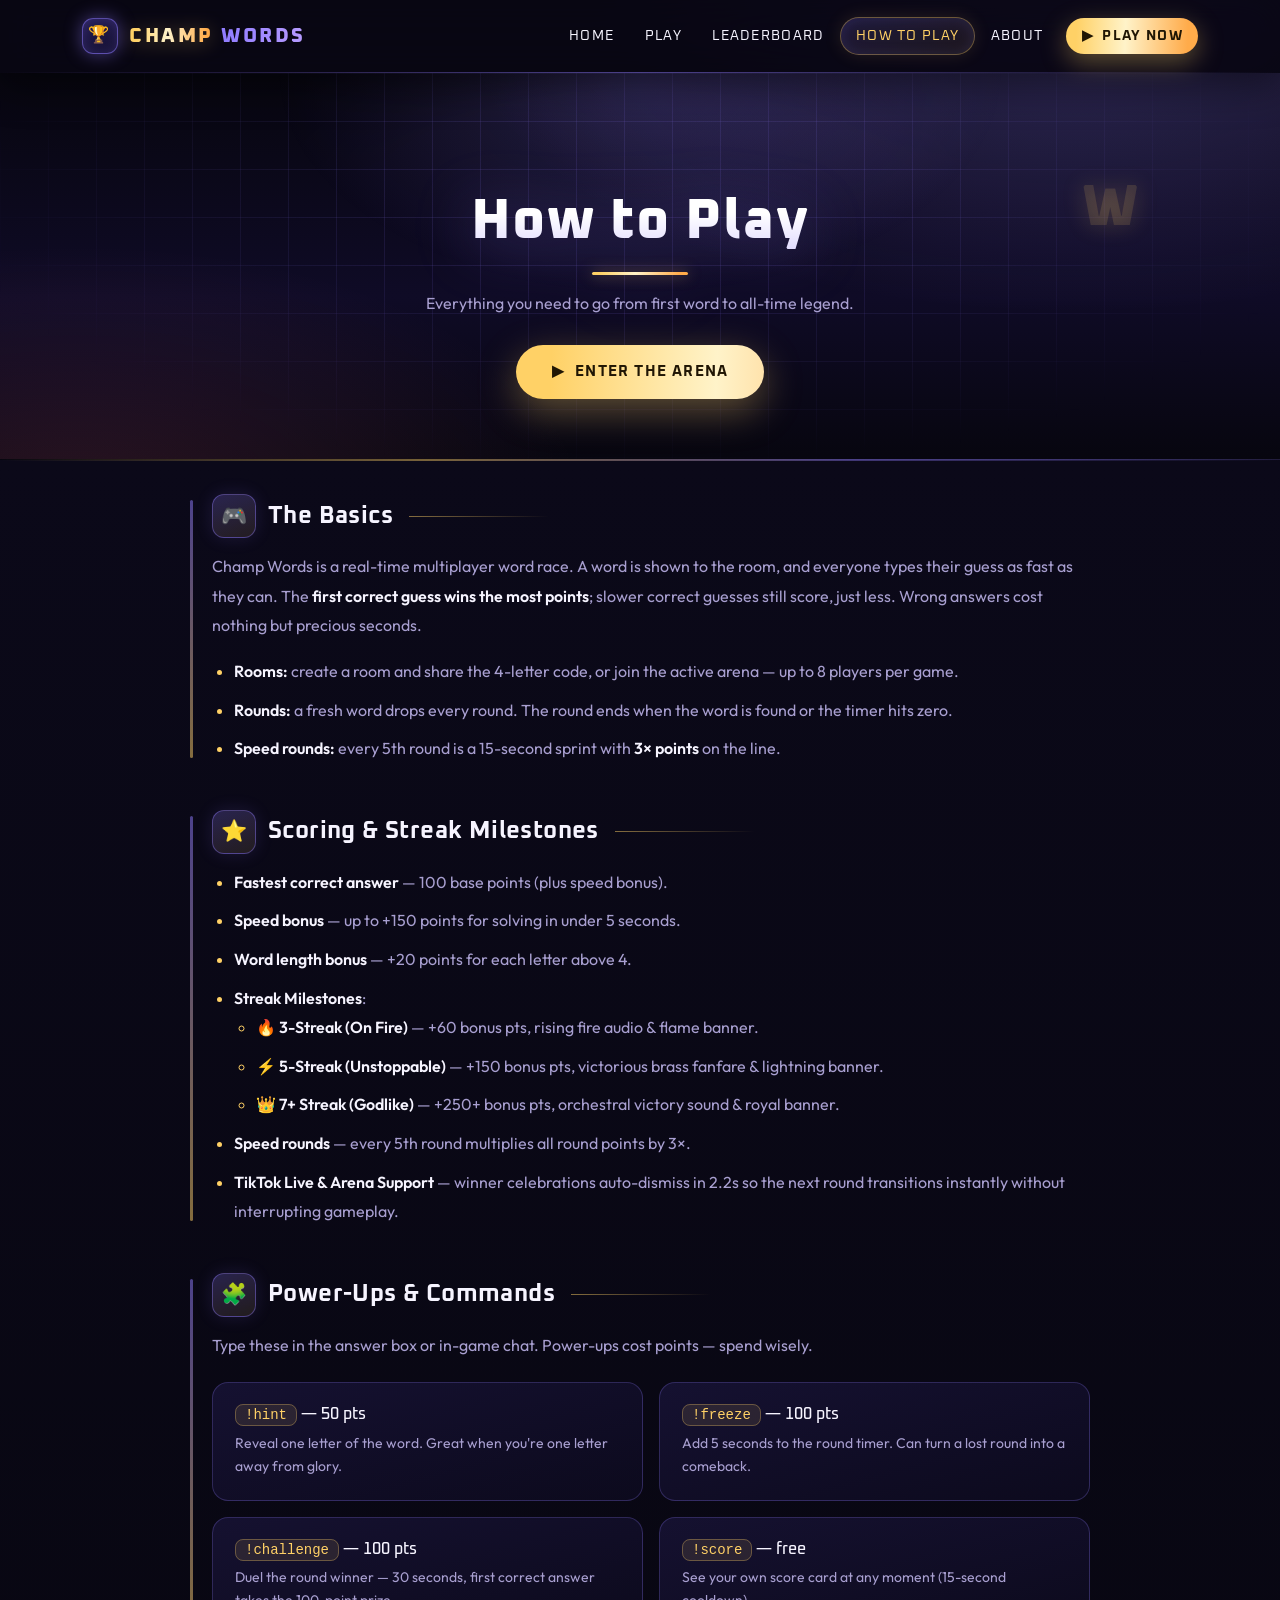
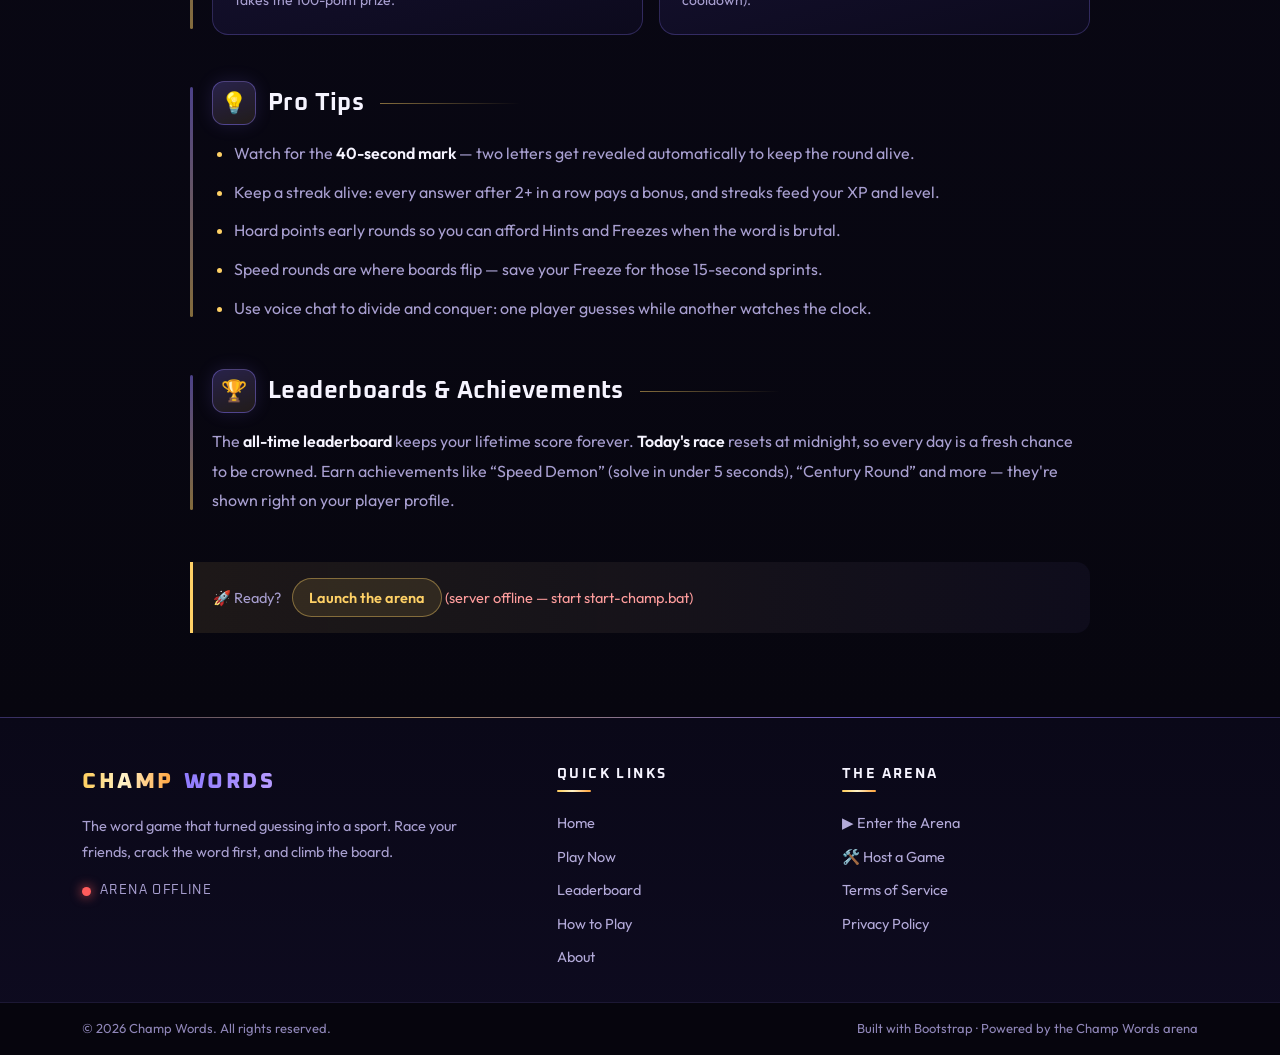
==== commit 9ea56fec: "Add half-screen streak milestone popup for TikTok Live and portrait gameplay" ====
--- a/how-to-play.html
+++ b/how-to-play.html
@@ -56,14 +56,20 @@
                 </div>
 
                 <div class="cw-block" id="scoring">
-                    <h2><span class="emoji">&#11088;</span> Scoring</h2>
+                    <h2><span class="emoji">&#11088;</span> Scoring &amp; Streak Milestones</h2>
                     <ul>
-                        <li><strong>Fastest correct answer</strong> — 200 points (flat, Skribble-style).</li>
-                        <li><strong>Later correct answers</strong> — points scale down with time left.</li>
-                        <li><strong>Streak bonus</strong> — +50 points on every correct answer after a streak of 2+.</li>
-                        <li><strong>Speed rounds</strong> — all points multiplied by 3.</li>
-                        <li><strong>Duel wins</strong> — 100 points per victory.</li>
-                        <li><strong>Milestones</strong> — 100+ points in a single round unlocks the &ldquo;Century Round&rdquo; achievement and more.</li>
+                        <li><strong>Fastest correct answer</strong> — 100 base points (plus speed bonus).</li>
+                        <li><strong>Speed bonus</strong> — up to +150 points for solving in under 5 seconds.</li>
+                        <li><strong>Word length bonus</strong> — +20 points for each letter above 4.</li>
+                        <li><strong>Streak Milestones</strong>:
+                            <ul>
+                                <li>🔥 <strong>3-Streak (On Fire)</strong> — +60 bonus pts, rising fire audio &amp; flame banner.</li>
+                                <li>⚡ <strong>5-Streak (Unstoppable)</strong> — +150 bonus pts, victorious brass fanfare &amp; lightning banner.</li>
+                                <li>👑 <strong>7+ Streak (Godlike)</strong> — +250+ bonus pts, orchestral victory sound &amp; royal banner.</li>
+                            </ul>
+                        </li>
+                        <li><strong>Speed rounds</strong> — every 5th round multiplies all round points by 3&times;.</li>
+                        <li><strong>TikTok Live &amp; Arena Support</strong> — winner celebrations auto-dismiss in 2.2s so the next round transitions instantly without interrupting gameplay.</li>
                     </ul>
                 </div>
 
--- a/css/game-site.css
+++ b/css/game-site.css
@@ -792,6 +792,78 @@
 }
 
 /* ============================================================
+   HALF-SCREEN WINNER & STREAK MILESTONE OVERLAY
+   Fits exact middle gameplay section for Web & TikTok Live
+   ============================================================ */
+.cw-winner-half-card {
+  position: absolute;
+  top: 26%;
+  left: 12px;
+  right: 12px;
+  height: 250px;
+  z-index: 100;
+  background: radial-gradient(circle at 50% 15%, rgba(255, 157, 60, 0.4), transparent 70%),
+              linear-gradient(180deg, rgba(26, 20, 56, 0.98), rgba(12, 9, 28, 0.98));
+  border: 1.5px solid rgba(255, 215, 106, 0.7);
+  border-radius: 18px;
+  box-shadow: 0 12px 36px rgba(0, 0, 0, 0.9), 0 0 24px rgba(255, 157, 60, 0.4);
+  display: flex;
+  flex-direction: column;
+  align-items: center;
+  justify-content: center;
+  padding: 14px 12px;
+  text-align: center;
+  backdrop-filter: blur(10px);
+  box-sizing: border-box;
+  pointer-events: none;
+}
+.cw-winner-half-card.enter {
+  animation: cwHalfEnter 0.28s cubic-bezier(0.175, 0.885, 0.32, 1.25) forwards;
+}
+.cw-winner-half-card.exit {
+  animation: cwHalfExit 0.22s ease-in forwards;
+}
+.cw-winner-half-card.hidden {
+  display: none;
+}
+@keyframes cwHalfEnter {
+  from { transform: translateY(18px) scale(0.92); opacity: 0; }
+  to { transform: translateY(0) scale(1); opacity: 1; }
+}
+@keyframes cwHalfExit {
+  from { transform: translateY(0) scale(1); opacity: 1; }
+  to { transform: translateY(-14px) scale(0.92); opacity: 0; }
+}
+.cw-streak-pill {
+  font-size: 11px;
+  font-weight: 800;
+  padding: 4px 14px;
+  border-radius: 999px;
+  letter-spacing: 0.5px;
+  margin-bottom: 6px;
+  animation: cwPulseGlow 1.4s infinite ease-in-out;
+}
+.cw-streak-pill.pill-fire {
+  background: linear-gradient(135deg, #ff4500, #ff8c00);
+  color: #ffffff;
+  box-shadow: 0 0 14px rgba(255, 69, 0, 0.8);
+}
+.cw-streak-pill.pill-lightning {
+  background: linear-gradient(135deg, #ffd700, #ff9d00);
+  color: #1a0f00;
+  box-shadow: 0 0 16px rgba(255, 215, 0, 0.85);
+}
+.cw-streak-pill.pill-godlike {
+  background: linear-gradient(135deg, #a855f7, #ec4899);
+  color: #ffffff;
+  box-shadow: 0 0 18px rgba(236, 72, 153, 0.85);
+}
+@keyframes cwPulseGlow {
+  0%, 100% { transform: scale(1); }
+  50% { transform: scale(1.05); }
+}
+
+/* ============================================================
    REDUCED MOTION
    ============================================================ */
 @media (prefers-reduced-motion: reduce) {
